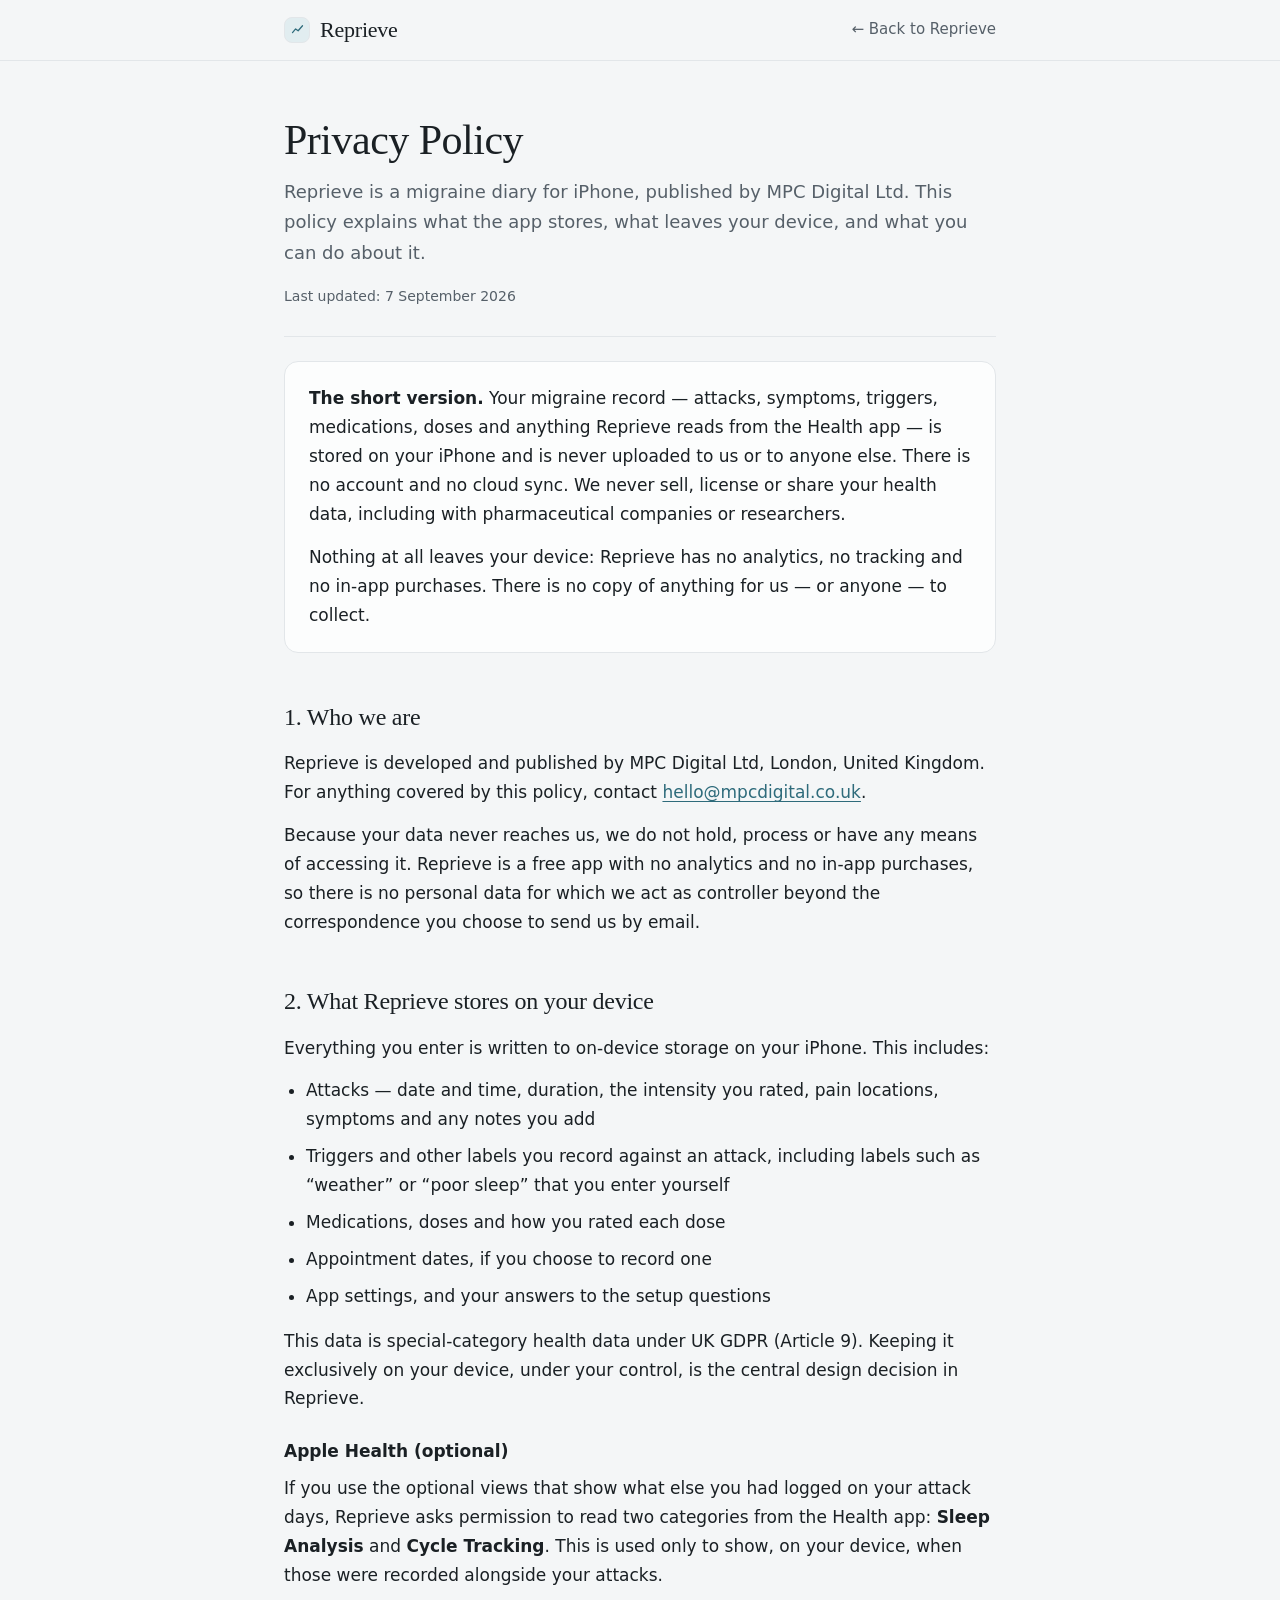
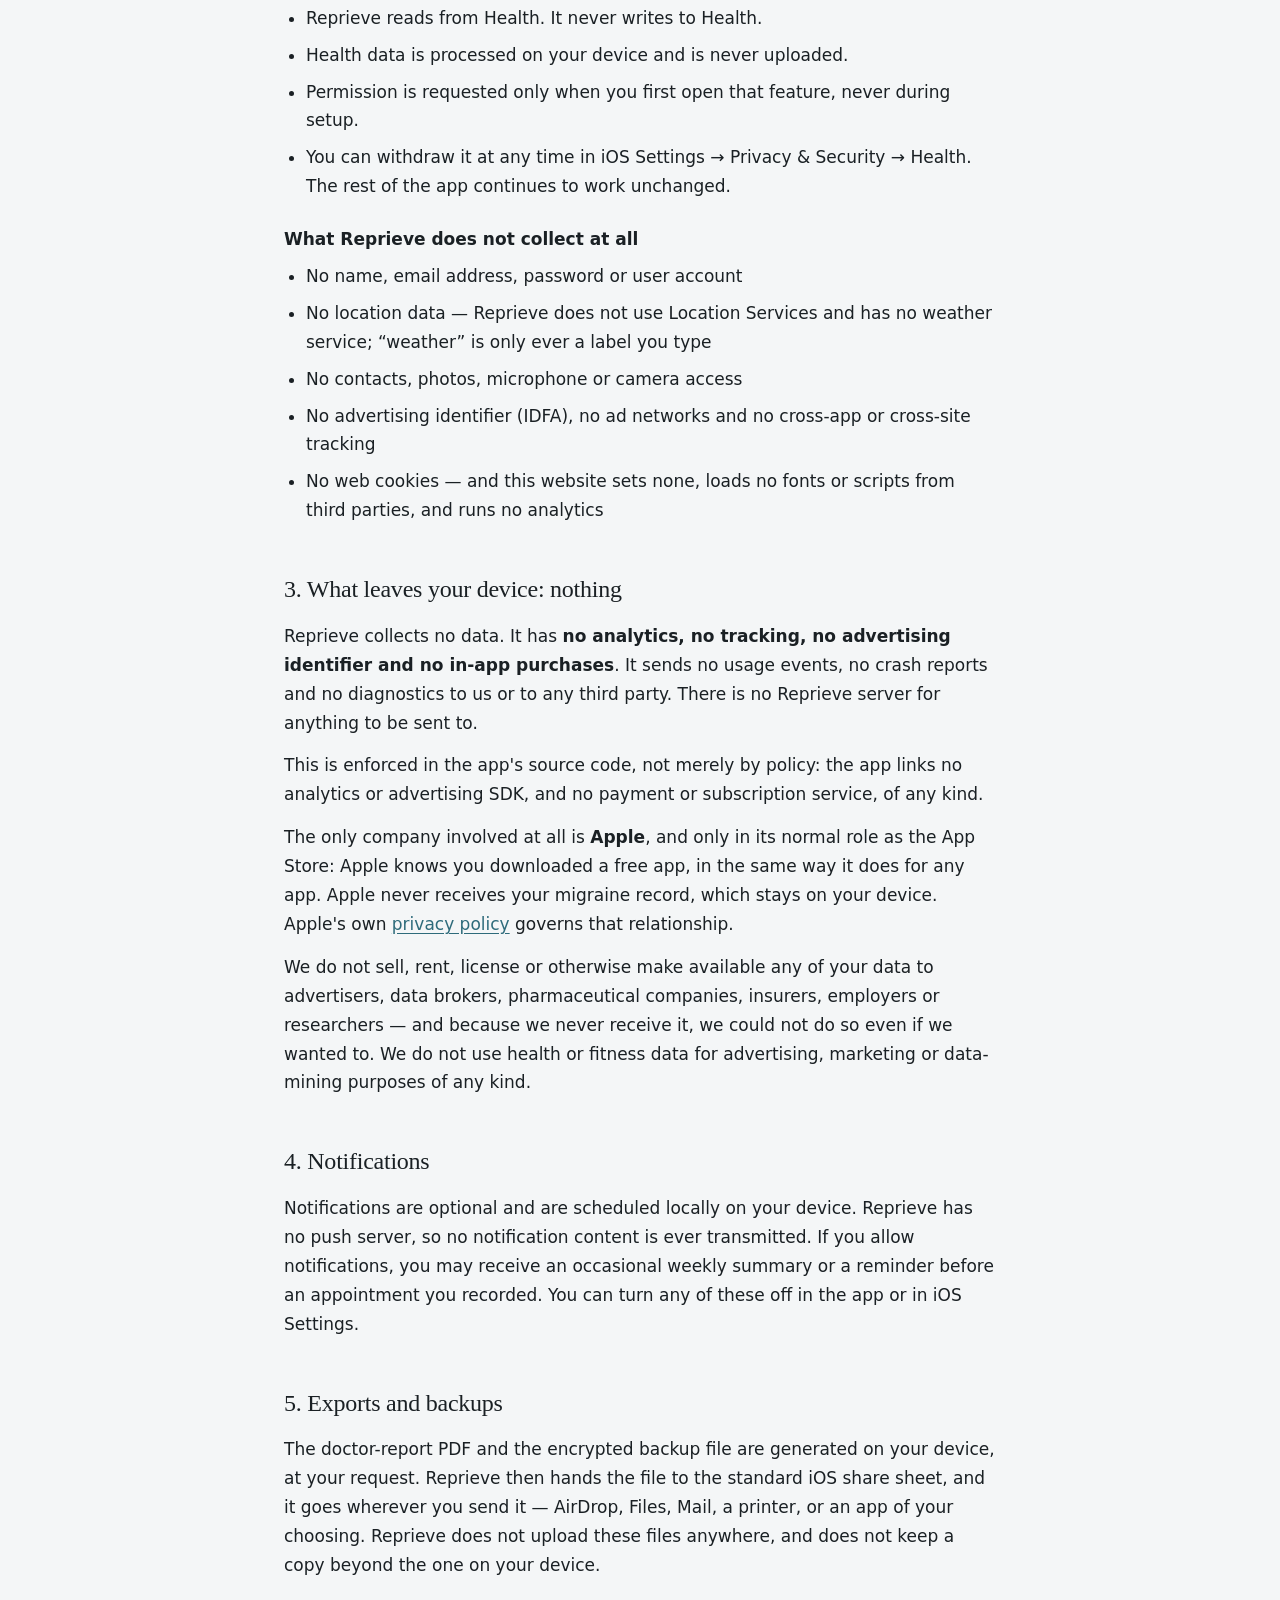
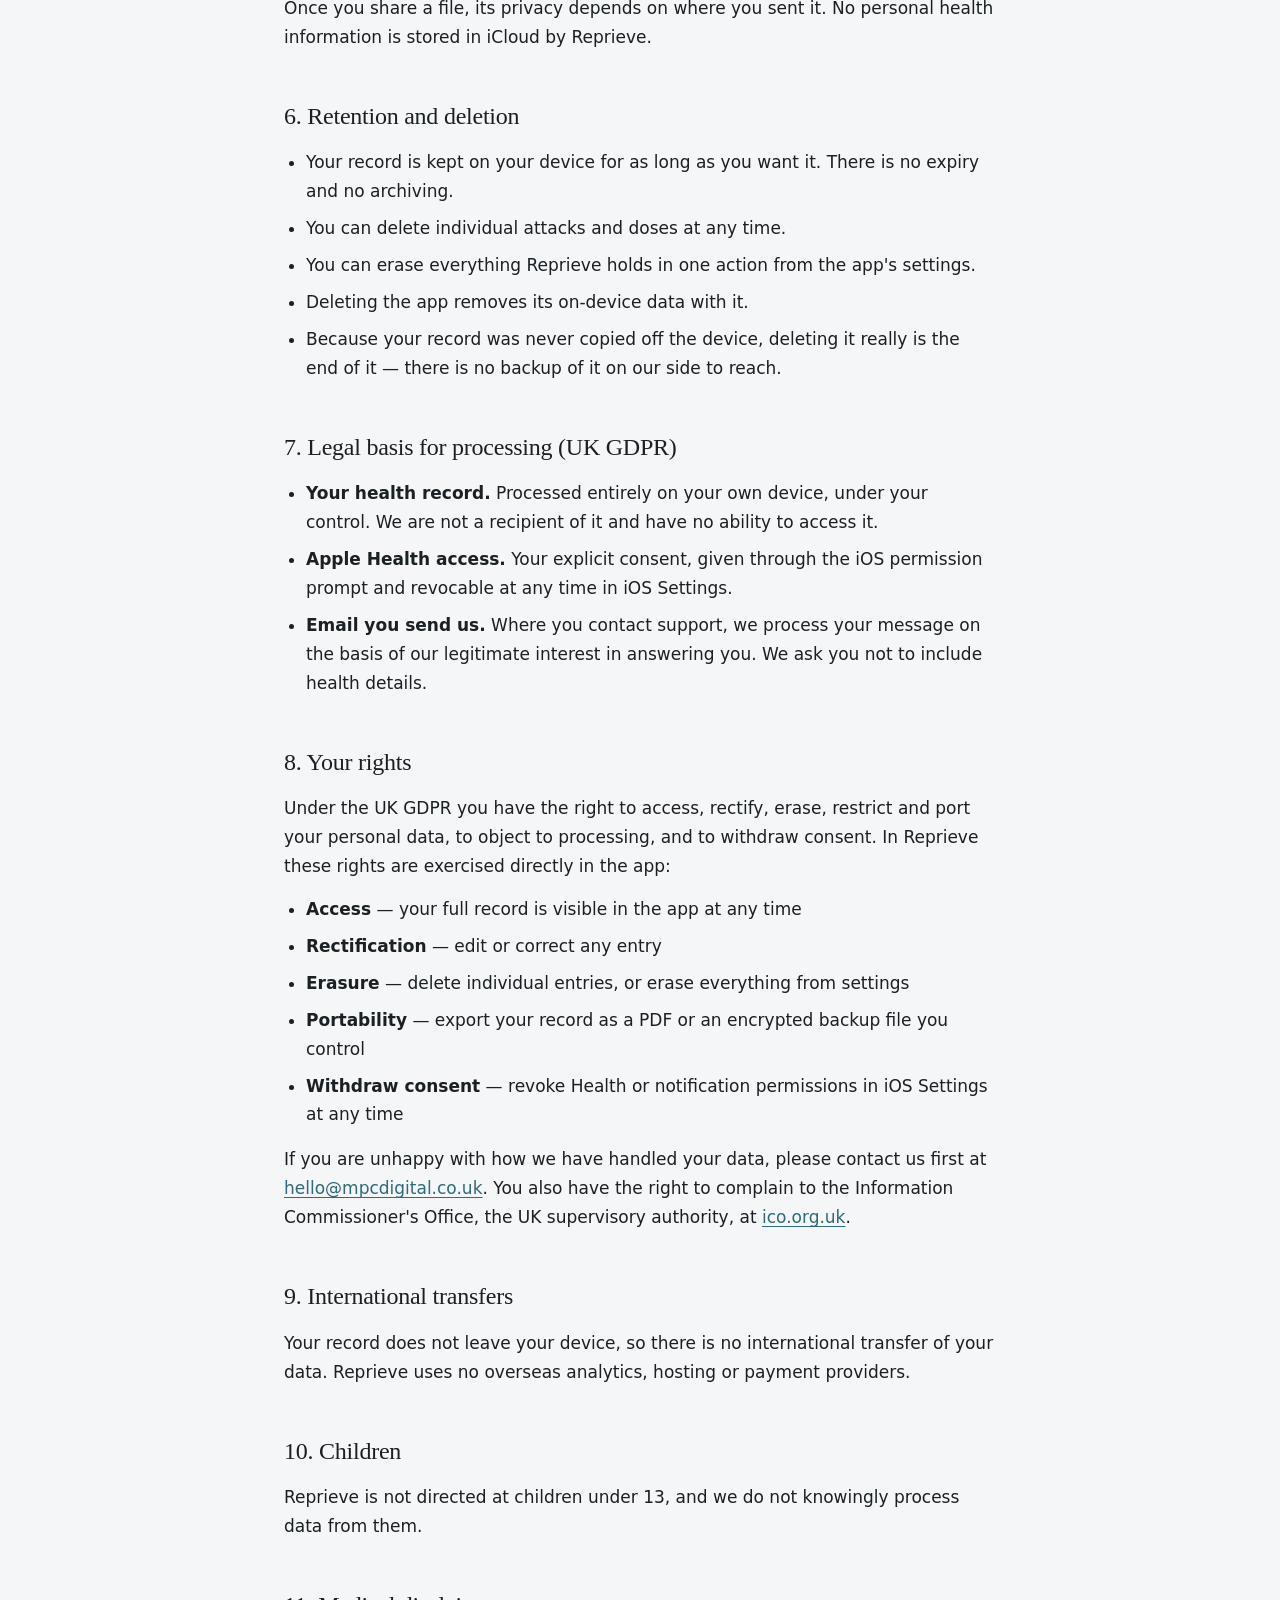
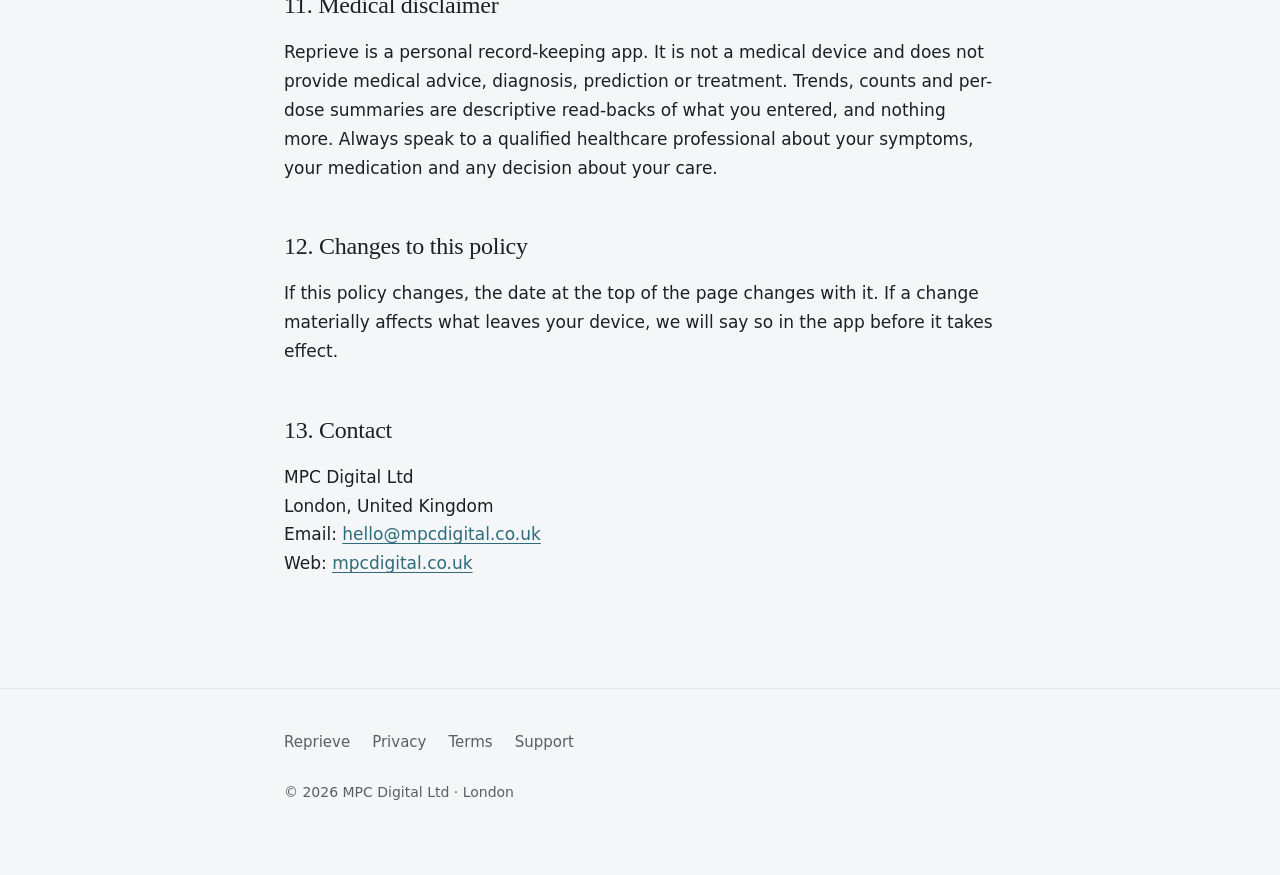
==== privacy.html @ 7601b490 "Publish Reprieve marketing site Built output only; source lives in the private apos-pipeline monorep" ====
<!DOCTYPE html>
<html lang="en-GB">
<head>
<meta charset="UTF-8">
<meta name="viewport" content="width=device-width, initial-scale=1.0">
<title>Privacy Policy — Reprieve</title>
<meta name="description" content="Reprieve's privacy policy. Your migraine record stays on your iPhone. No account, no cloud sync, and your health data is never sold or shared.">
<meta name="theme-color" content="#14181C" media="(prefers-color-scheme: dark)">
<meta name="theme-color" content="#F4F6F7" media="(prefers-color-scheme: light)">
<link rel="stylesheet" href="legal.css">
</head>
<body>

<nav>
  <div class="nav-inner">
    <a href="index.html" class="wordmark">
      <span class="mark" aria-hidden="true"><svg viewBox="0 0 24 24"><path d="M4 17l5-6 4 3 7-8"/></svg></span>
      Reprieve
    </a>
    <a href="index.html" class="nav-back">&larr; Back to Reprieve</a>
  </div>
</nav>

<div class="container">

<h1>Privacy Policy</h1>
<p class="lede">Reprieve is a migraine diary for iPhone, published by MPC Digital Ltd. This policy explains what the app stores, what leaves your device, and what you can do about it.</p>
<p class="updated">Last updated: 7 September 2026</p>

<div class="callout">
  <p><strong>The short version.</strong> Your migraine record &mdash; attacks, symptoms, triggers, medications, doses and anything Reprieve reads from the Health app &mdash; is stored on your iPhone and is never uploaded to us or to anyone else. There is no account and no cloud sync. We never sell, license or share your health data, including with pharmaceutical companies or researchers.</p>
  <p>Nothing at all leaves your device: Reprieve has no analytics, no tracking and no in-app purchases. There is no copy of anything for us &mdash; or anyone &mdash; to collect.</p>
</div>

<h2>1. Who we are</h2>
<p>Reprieve is developed and published by MPC Digital Ltd, London, United Kingdom. For anything covered by this policy, contact <a href="mailto:hello@mpcdigital.co.uk">hello@mpcdigital.co.uk</a>.</p>
<p>Because your data never reaches us, we do not hold, process or have any means of accessing it. Reprieve is a free app with no analytics and no in-app purchases, so there is no personal data for which we act as controller beyond the correspondence you choose to send us by email.</p>

<h2>2. What Reprieve stores on your device</h2>
<p>Everything you enter is written to on-device storage on your iPhone. This includes:</p>
<ul>
  <li>Attacks &mdash; date and time, duration, the intensity you rated, pain locations, symptoms and any notes you add</li>
  <li>Triggers and other labels you record against an attack, including labels such as &ldquo;weather&rdquo; or &ldquo;poor sleep&rdquo; that you enter yourself</li>
  <li>Medications, doses and how you rated each dose</li>
  <li>Appointment dates, if you choose to record one</li>
  <li>App settings, and your answers to the setup questions</li>
</ul>
<p>This data is special-category health data under UK GDPR (Article 9). Keeping it exclusively on your device, under your control, is the central design decision in Reprieve.</p>

<h3>Apple Health (optional)</h3>
<p>If you use the optional views that show what else you had logged on your attack days, Reprieve asks permission to read two categories from the Health app: <strong>Sleep Analysis</strong> and <strong>Cycle Tracking</strong>. This is used only to show, on your device, when those were recorded alongside your attacks.</p>
<ul>
  <li>Reprieve reads from Health. It never writes to Health.</li>
  <li>Health data is processed on your device and is never uploaded.</li>
  <li>Permission is requested only when you first open that feature, never during setup.</li>
  <li>You can withdraw it at any time in iOS Settings &rarr; Privacy &amp; Security &rarr; Health. The rest of the app continues to work unchanged.</li>
</ul>

<h3>What Reprieve does not collect at all</h3>
<ul>
  <li>No name, email address, password or user account</li>
  <li>No location data &mdash; Reprieve does not use Location Services and has no weather service; &ldquo;weather&rdquo; is only ever a label you type</li>
  <li>No contacts, photos, microphone or camera access</li>
  <li>No advertising identifier (IDFA), no ad networks and no cross-app or cross-site tracking</li>
  <li>No web cookies &mdash; and this website sets none, loads no fonts or scripts from third parties, and runs no analytics</li>
</ul>

<h2>3. What leaves your device: nothing</h2>
<p>Reprieve collects no data. It has <strong>no analytics, no tracking, no advertising identifier and no in-app purchases</strong>. It sends no usage events, no crash reports and no diagnostics to us or to any third party. There is no Reprieve server for anything to be sent to.</p>
<p>This is enforced in the app's source code, not merely by policy: the app links no analytics or advertising SDK, and no payment or subscription service, of any kind.</p>
<p>The only company involved at all is <strong>Apple</strong>, and only in its normal role as the App Store: Apple knows you downloaded a free app, in the same way it does for any app. Apple never receives your migraine record, which stays on your device. Apple's own <a href="https://www.apple.com/legal/privacy/">privacy policy</a> governs that relationship.</p>
<p>We do not sell, rent, license or otherwise make available any of your data to advertisers, data brokers, pharmaceutical companies, insurers, employers or researchers &mdash; and because we never receive it, we could not do so even if we wanted to. We do not use health or fitness data for advertising, marketing or data-mining purposes of any kind.</p>

<h2>4. Notifications</h2>
<p>Notifications are optional and are scheduled locally on your device. Reprieve has no push server, so no notification content is ever transmitted. If you allow notifications, you may receive an occasional weekly summary or a reminder before an appointment you recorded. You can turn any of these off in the app or in iOS Settings.</p>

<h2>5. Exports and backups</h2>
<p>The doctor-report PDF and the encrypted backup file are generated on your device, at your request. Reprieve then hands the file to the standard iOS share sheet, and it goes wherever you send it &mdash; AirDrop, Files, Mail, a printer, or an app of your choosing. Reprieve does not upload these files anywhere, and does not keep a copy beyond the one on your device.</p>
<p>Once you share a file, its privacy depends on where you sent it. No personal health information is stored in iCloud by Reprieve.</p>

<h2>6. Retention and deletion</h2>
<ul>
  <li>Your record is kept on your device for as long as you want it. There is no expiry and no archiving.</li>
  <li>You can delete individual attacks and doses at any time.</li>
  <li>You can erase everything Reprieve holds in one action from the app's settings.</li>
  <li>Deleting the app removes its on-device data with it.</li>
  <li>Because your record was never copied off the device, deleting it really is the end of it &mdash; there is no backup of it on our side to reach.</li>
</ul>

<h2>7. Legal basis for processing (UK GDPR)</h2>
<ul>
  <li><strong>Your health record.</strong> Processed entirely on your own device, under your control. We are not a recipient of it and have no ability to access it.</li>
  <li><strong>Apple Health access.</strong> Your explicit consent, given through the iOS permission prompt and revocable at any time in iOS Settings.</li>
  <li><strong>Email you send us.</strong> Where you contact support, we process your message on the basis of our legitimate interest in answering you. We ask you not to include health details.</li>
</ul>

<h2>8. Your rights</h2>
<p>Under the UK GDPR you have the right to access, rectify, erase, restrict and port your personal data, to object to processing, and to withdraw consent. In Reprieve these rights are exercised directly in the app:</p>
<ul>
  <li><strong>Access</strong> &mdash; your full record is visible in the app at any time</li>
  <li><strong>Rectification</strong> &mdash; edit or correct any entry</li>
  <li><strong>Erasure</strong> &mdash; delete individual entries, or erase everything from settings</li>
  <li><strong>Portability</strong> &mdash; export your record as a PDF or an encrypted backup file you control</li>
  <li><strong>Withdraw consent</strong> &mdash; revoke Health or notification permissions in iOS Settings at any time</li>
</ul>
<p>If you are unhappy with how we have handled your data, please contact us first at <a href="mailto:hello@mpcdigital.co.uk">hello@mpcdigital.co.uk</a>. You also have the right to complain to the Information Commissioner's Office, the UK supervisory authority, at <a href="https://ico.org.uk">ico.org.uk</a>.</p>

<h2>9. International transfers</h2>
<p>Your record does not leave your device, so there is no international transfer of your data. Reprieve uses no overseas analytics, hosting or payment providers.</p>

<h2>10. Children</h2>
<p>Reprieve is not directed at children under 13, and we do not knowingly process data from them.</p>

<h2>11. Medical disclaimer</h2>
<p>Reprieve is a personal record-keeping app. It is not a medical device and does not provide medical advice, diagnosis, prediction or treatment. Trends, counts and per-dose summaries are descriptive read-backs of what you entered, and nothing more. Always speak to a qualified healthcare professional about your symptoms, your medication and any decision about your care.</p>

<h2>12. Changes to this policy</h2>
<p>If this policy changes, the date at the top of the page changes with it. If a change materially affects what leaves your device, we will say so in the app before it takes effect.</p>

<h2>13. Contact</h2>
<p>
  MPC Digital Ltd<br>
  London, United Kingdom<br>
  Email: <a href="mailto:hello@mpcdigital.co.uk">hello@mpcdigital.co.uk</a><br>
  Web: <a href="https://mpcdigital.co.uk">mpcdigital.co.uk</a>
</p>

</div>

<footer>
  <div class="footer-inner">
    <div class="footer-links">
      <a href="index.html">Reprieve</a>
      <a href="privacy.html">Privacy</a>
      <a href="terms.html">Terms</a>
      <a href="support.html">Support</a>
    </div>
    <p class="footer-legal">&copy; 2026 MPC Digital Ltd &middot; London</p>
  </div>
</footer>

</body>
</html>
---- legal.css ----
/* ─────────────────────────────────────────────────────────────
   Reprieve — shared styles for the legal / support pages.
   Tokens mirror apps/migraine/Reprieve/Resources/Assets.xcassets
   ("Quiet Dark" designed default + "Soft Light" alternative).
   No external requests: no web fonts, no analytics, no cookies.
   ───────────────────────────────────────────────────────────── */

*, *::before, *::after { margin: 0; padding: 0; box-sizing: border-box; }

:root {
  --bg-primary:     #F4F6F7;
  --bg-secondary:   #FCFDFD;
  --field:          #EDEFF1;
  --accent:         #2E6B7B;
  --accent-subtle:  #E1EDF0;
  --border:         #E2E6E9;
  --text-primary:   #1A2024;
  --text-secondary: #566069;

  --font: -apple-system, BlinkMacSystemFont, 'SF Pro Text', 'Segoe UI', system-ui, sans-serif;
  --serif: ui-serif, 'New York', Georgia, 'Iowan Old Style', 'Times New Roman', serif;
  --duration: 240ms;
  --ease: cubic-bezier(0.32, 0.72, 0, 1);
}

@media (prefers-color-scheme: dark) {
  :root {
    --bg-primary:     #14181C;
    --bg-secondary:   #1D2329;
    --field:          #1D2329;
    --accent:         #5FA8B8;
    --accent-subtle:  #21333A;
    --border:         #2C343B;
    --text-primary:   #E8ECEF;
    --text-secondary: #A7B0B8;
  }
}

body {
  font-family: var(--font);
  background: var(--bg-primary);
  color: var(--text-primary);
  line-height: 1.7;
  font-size: 17px;
  -webkit-font-smoothing: antialiased;
}
a { color: var(--accent); text-decoration: underline; text-underline-offset: 3px; }
a:focus-visible { outline: 2px solid var(--accent); outline-offset: 3px; border-radius: 4px; }

nav {
  border-bottom: 1px solid var(--border);
  background: var(--bg-primary);
}
.nav-inner {
  max-width: 760px; margin: 0 auto; padding: 0 24px;
  height: 60px; display: flex; align-items: center; justify-content: space-between;
}
.wordmark {
  font-family: var(--serif); font-size: 22px; font-weight: 400; letter-spacing: -0.01em;
  color: var(--text-primary); text-decoration: none;
  display: inline-flex; align-items: center; gap: 10px;
}
.wordmark .mark {
  width: 26px; height: 26px; border-radius: 8px;
  background: var(--accent-subtle); border: 1px solid var(--border);
  display: inline-flex; align-items: center; justify-content: center;
}
.wordmark .mark svg { width: 15px; height: 15px; stroke: var(--accent); fill: none; stroke-width: 2; stroke-linecap: round; stroke-linejoin: round; }
.nav-back {
  font-size: 15px; color: var(--text-secondary); text-decoration: none;
  min-height: 44px; display: inline-flex; align-items: center;
  transition: color var(--duration) var(--ease);
}
.nav-back:hover { color: var(--text-primary); }

.container { max-width: 760px; margin: 0 auto; padding: 56px 24px 96px; }

h1 { font-family: var(--serif); font-size: clamp(30px, 4vw, 42px); font-weight: 400; letter-spacing: -0.012em; line-height: 1.14; margin-bottom: 12px; }
.lede { font-size: 18px; color: var(--text-secondary); margin-bottom: 16px; }
.updated { font-size: 14px; color: var(--text-secondary); padding-bottom: 28px; border-bottom: 1px solid var(--border); margin-bottom: 8px; }

h2 { font-family: var(--serif); font-size: 24px; font-weight: 400; letter-spacing: -0.01em; margin-top: 44px; margin-bottom: 12px; }
h3 { font-size: 17px; font-weight: 600; margin-top: 24px; margin-bottom: 8px; }
p { margin-bottom: 14px; }
ul { padding-left: 22px; margin-bottom: 16px; }
li { margin-bottom: 8px; }
strong { font-weight: 600; }

.callout {
  background: var(--bg-secondary); border: 1px solid var(--border);
  border-radius: 14px; padding: 22px 24px; margin: 24px 0;
}
.callout p:last-child { margin-bottom: 0; }

table { width: 100%; border-collapse: collapse; margin: 18px 0 24px; font-size: 16px; font-variant-numeric: tabular-nums; }
caption { text-align: left; font-size: 15px; color: var(--text-secondary); padding-bottom: 10px; }
th, td { text-align: left; padding: 12px 14px; border-bottom: 1px solid var(--border); vertical-align: top; }
th { font-weight: 600; font-size: 15px; }
tbody tr:last-child td { border-bottom: none; }
.table-scroll { overflow-x: auto; }

footer { border-top: 1px solid var(--border); padding: 32px 0 56px; }
.footer-inner { max-width: 760px; margin: 0 auto; padding: 0 24px; }
.footer-links { display: flex; gap: 22px; flex-wrap: wrap; margin-bottom: 16px; }
.footer-links a { font-size: 15px; color: var(--text-secondary); text-decoration: none; min-height: 44px; display: inline-flex; align-items: center; }
.footer-links a:hover { color: var(--text-primary); }
.footer-legal { font-size: 14px; color: var(--text-secondary); }

@media (prefers-reduced-motion: reduce) { * { animation: none !important; transition: none !important; } }
@media (max-width: 620px) {
  body { font-size: 16px; }
  .container { padding-top: 40px; }
  /* Tighten the table so it fits a phone without sideways scrolling;
     .table-scroll remains the fallback on anything narrower. */
  th, td { padding: 10px 8px; font-size: 15px; }
}
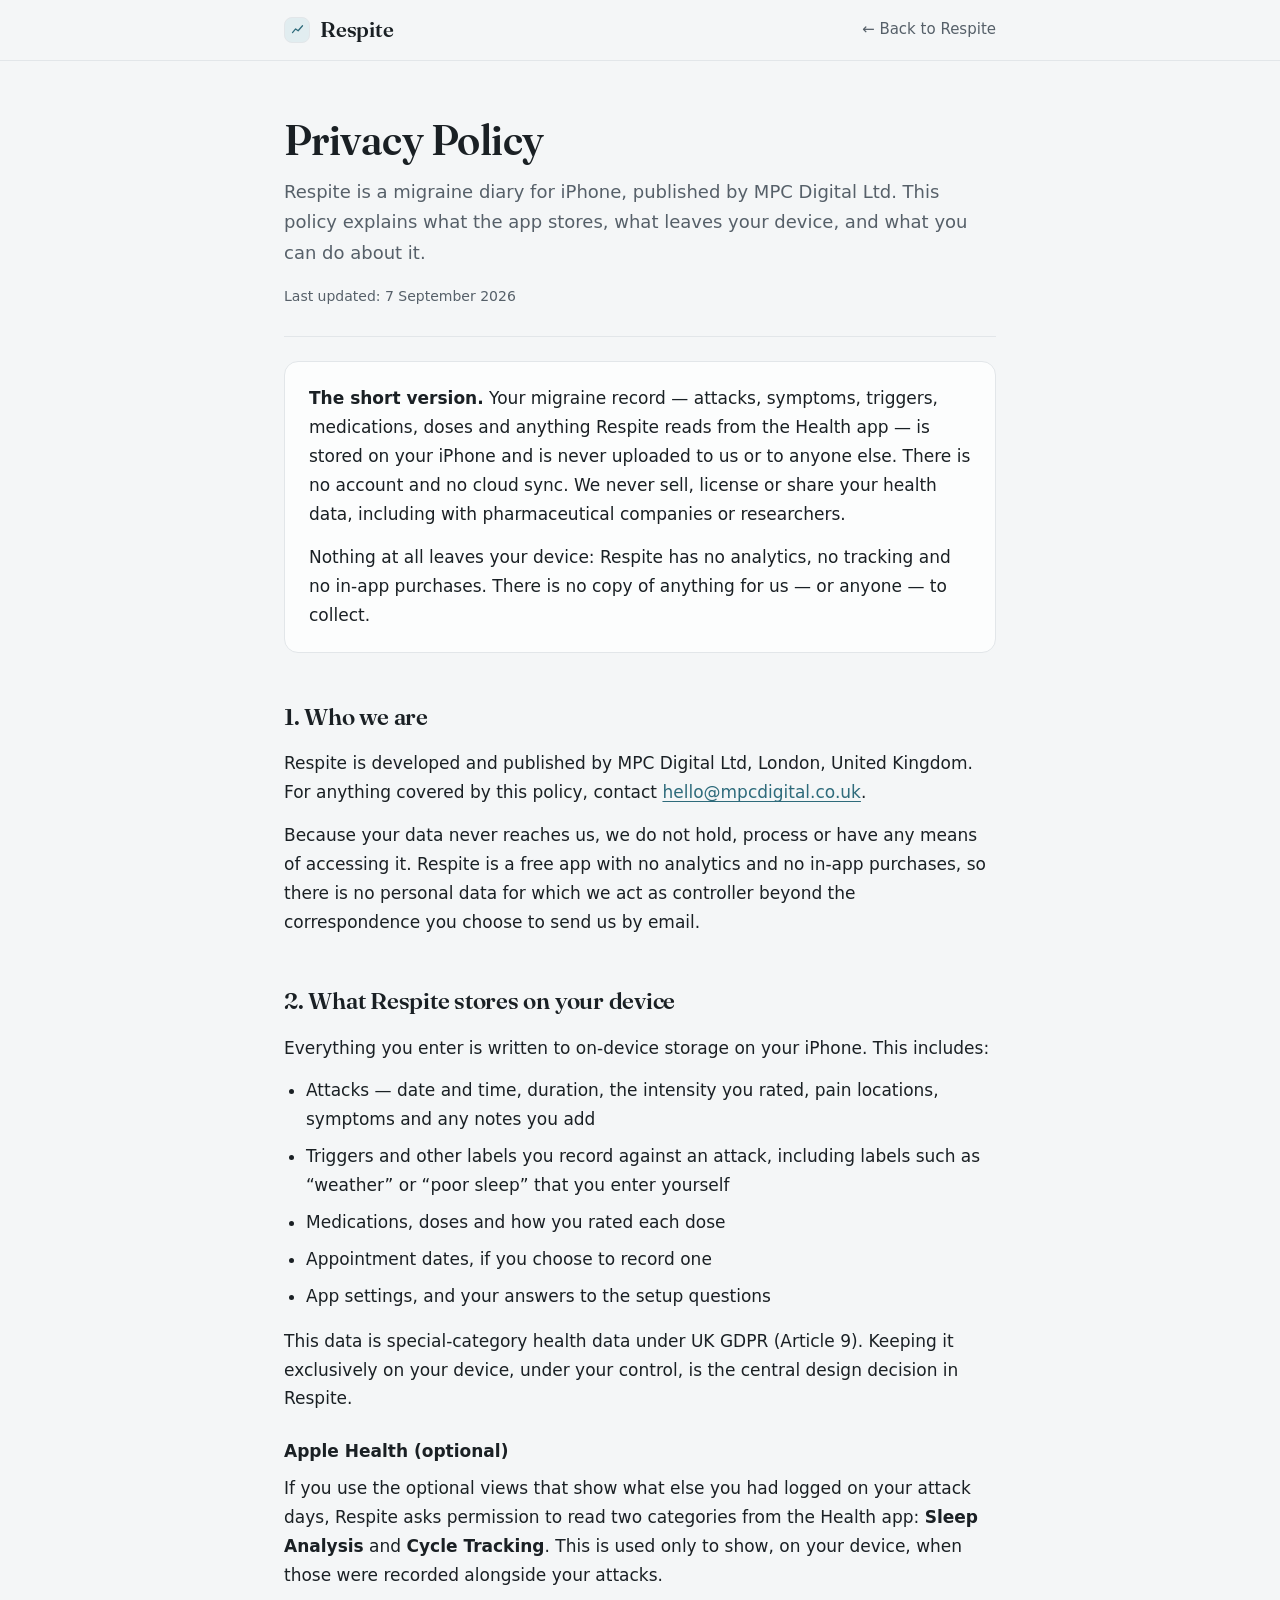
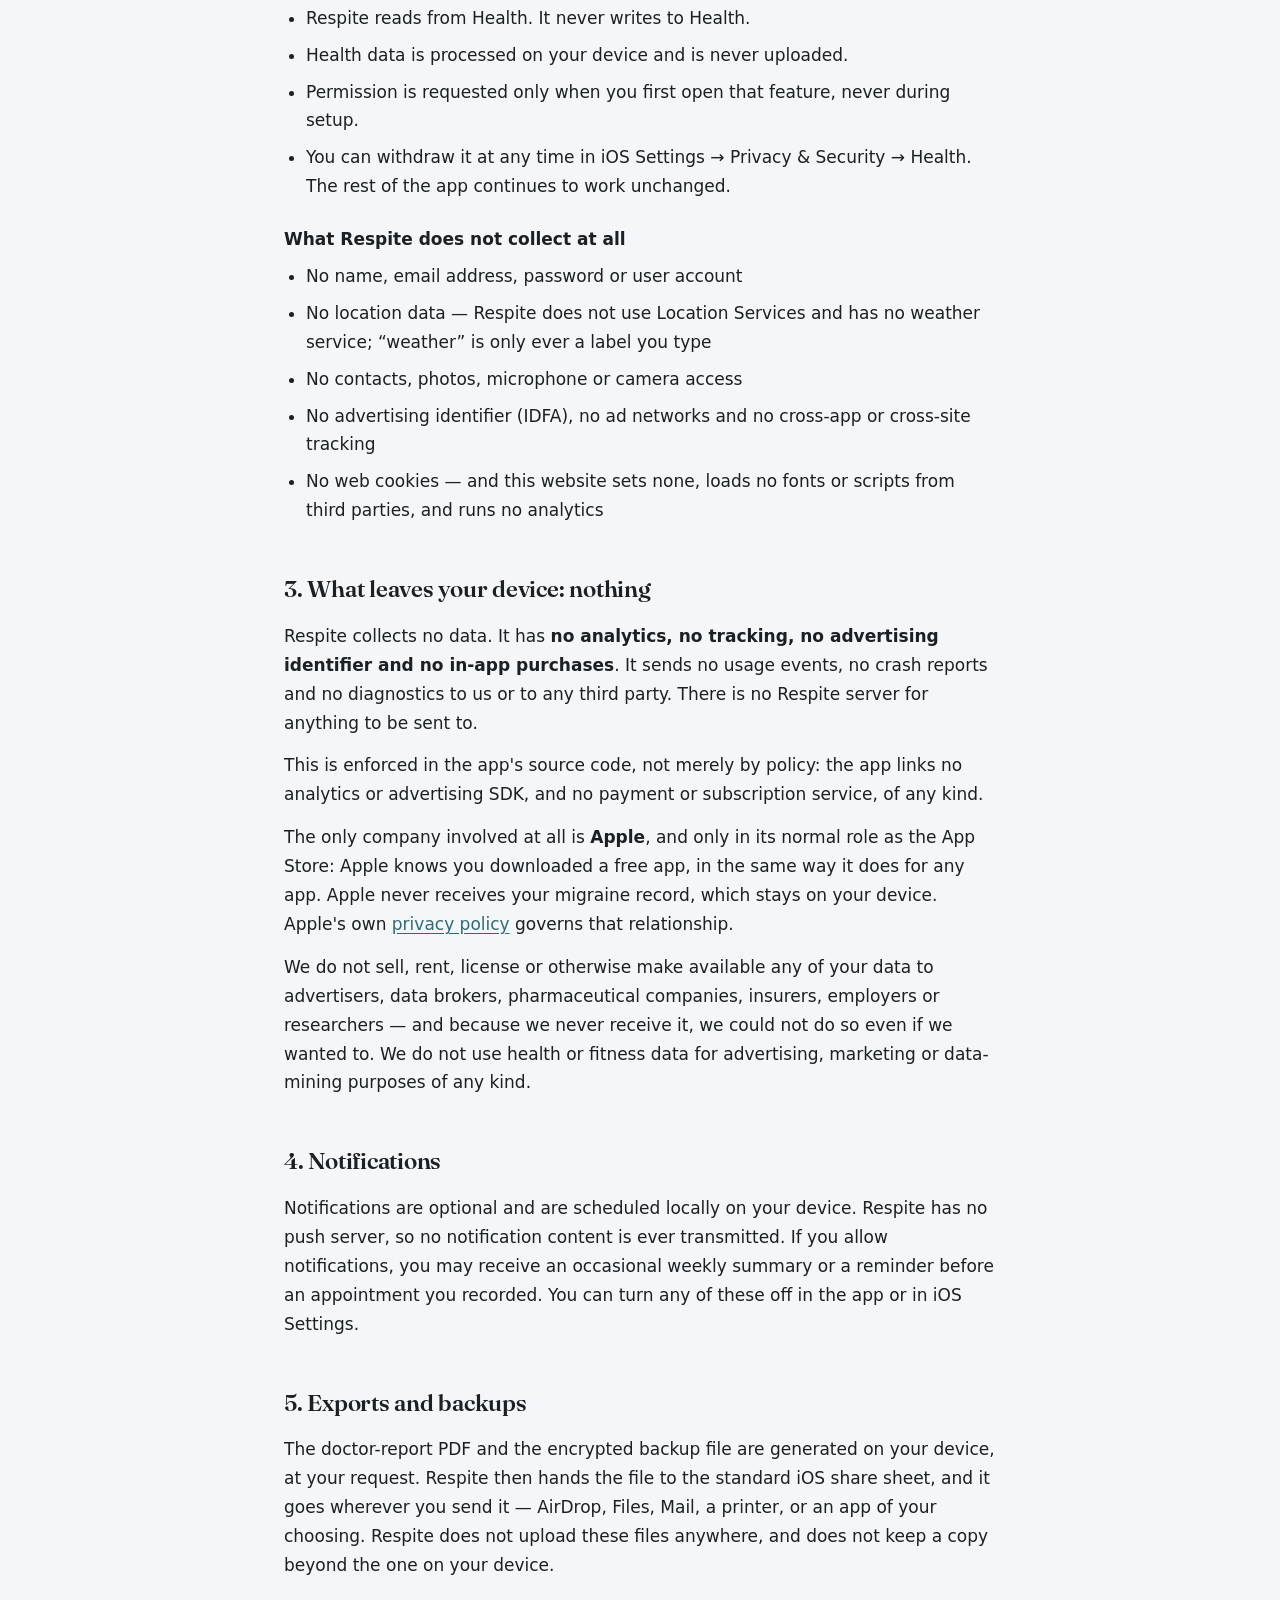
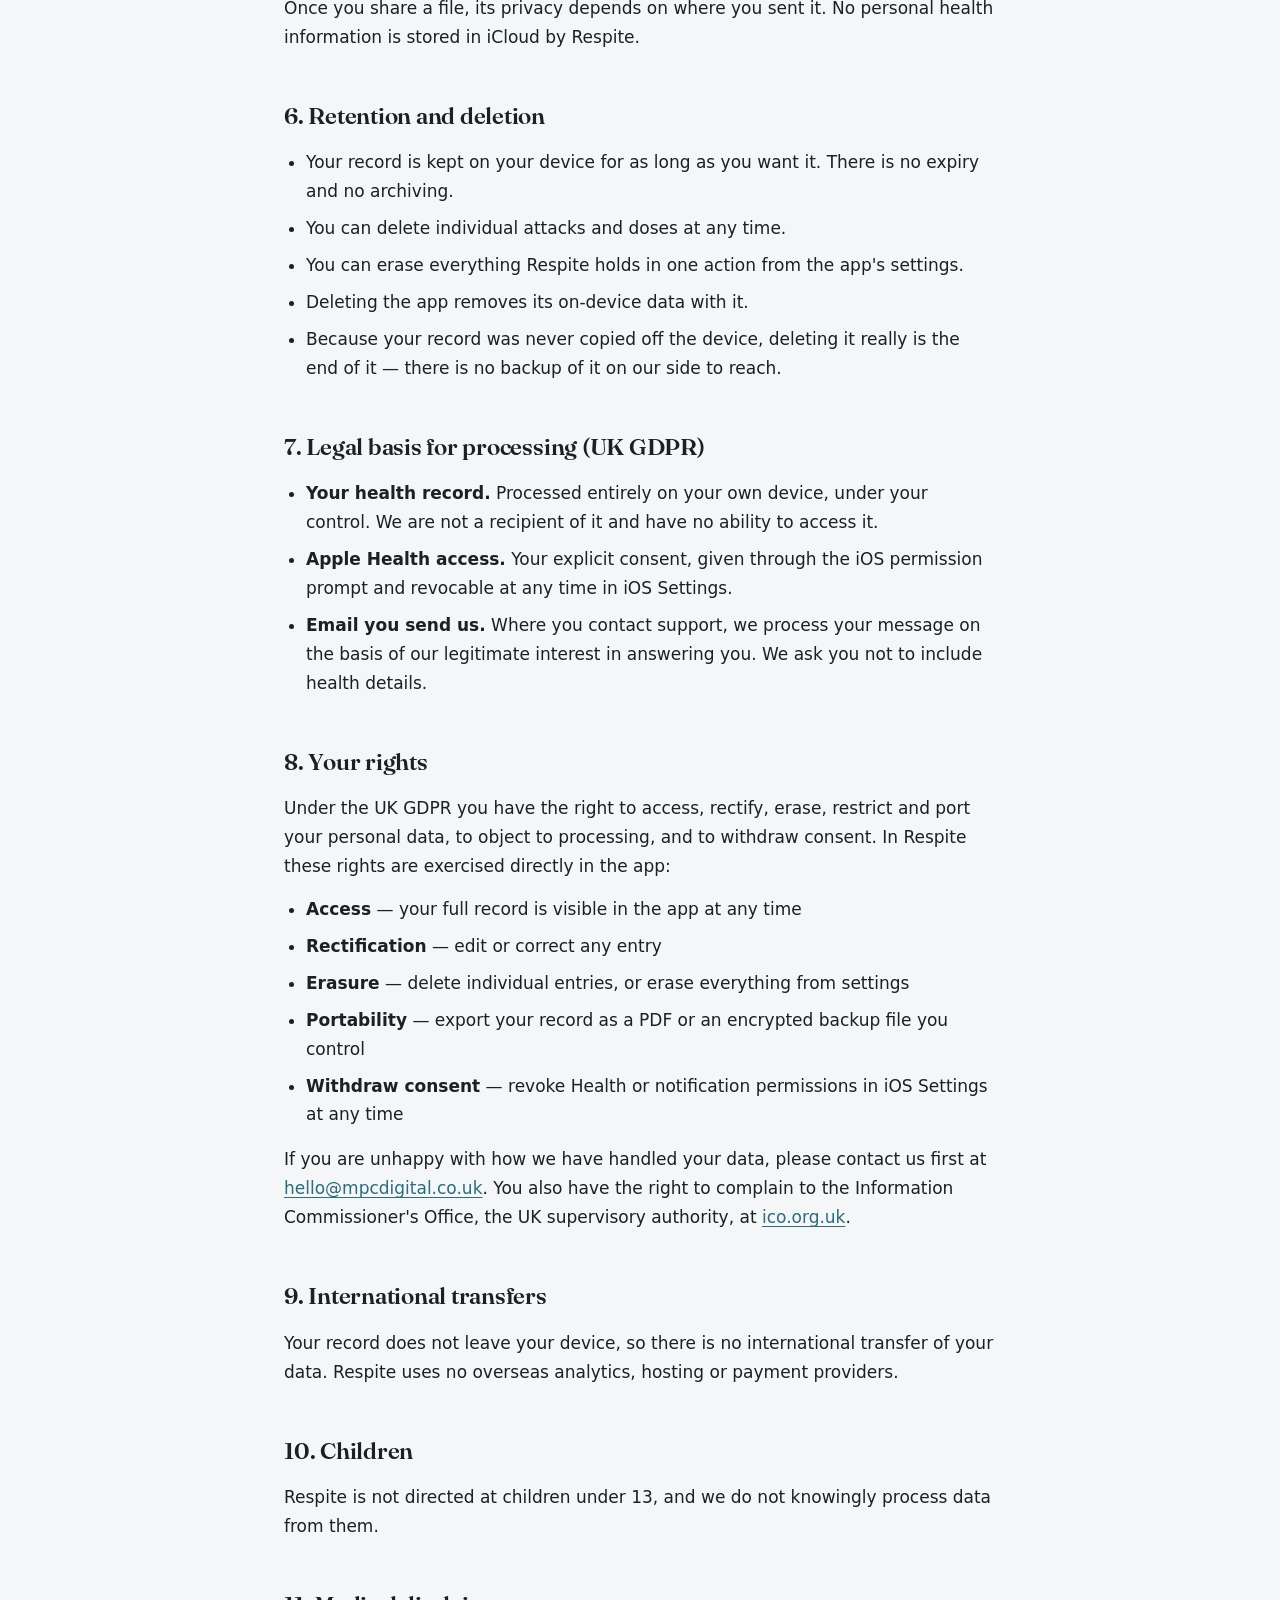
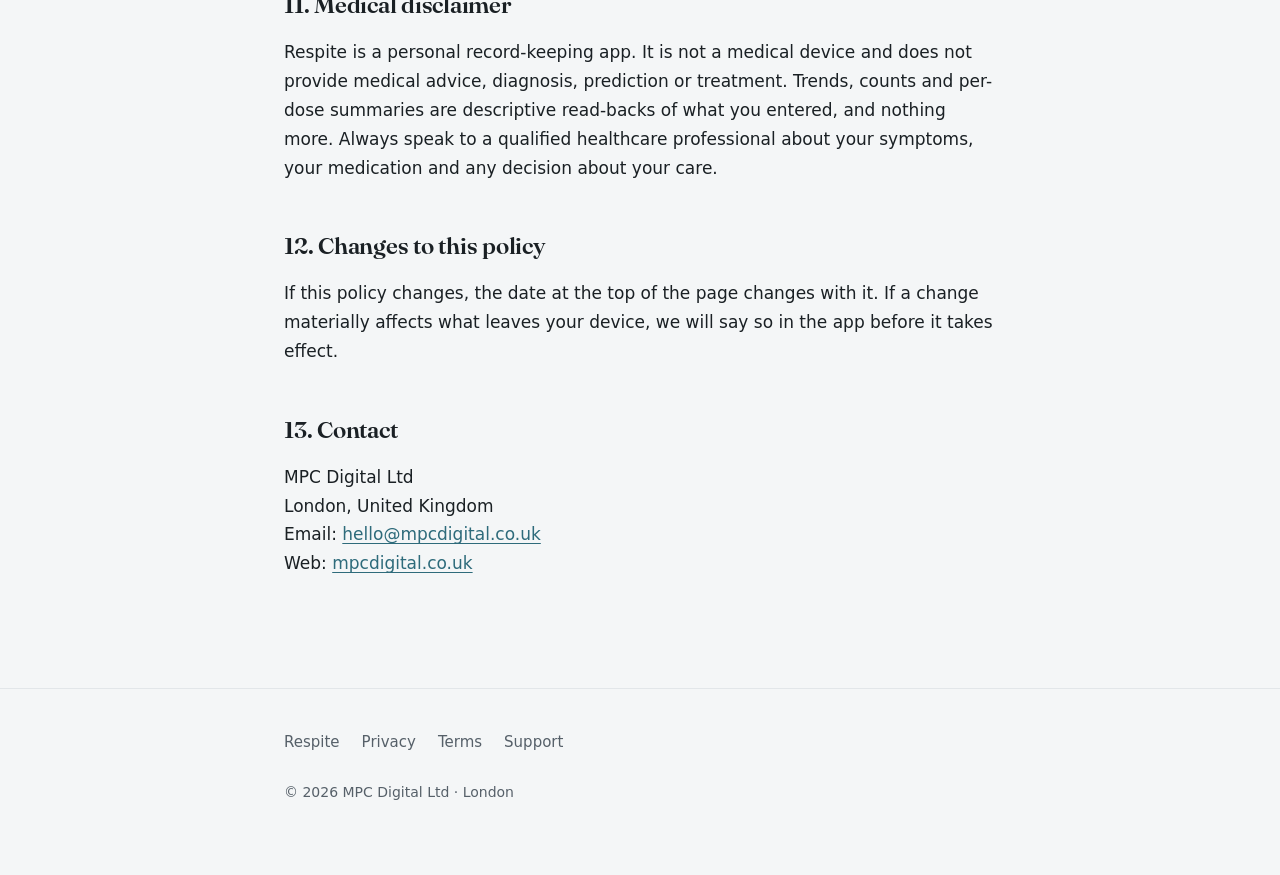
==== commit ba109a73: "Deploy Respite rebrand: Humane/Fraunces styling + rename Syncs the full sites/reprieve/ tree from th" ====
--- a/privacy.html
+++ b/privacy.html
@@ -3,8 +3,8 @@
 <head>
 <meta charset="UTF-8">
 <meta name="viewport" content="width=device-width, initial-scale=1.0">
-<title>Privacy Policy — Reprieve</title>
-<meta name="description" content="Reprieve's privacy policy. Your migraine record stays on your iPhone. No account, no cloud sync, and your health data is never sold or shared.">
+<title>Privacy Policy — Respite</title>
+<meta name="description" content="Respite's privacy policy. Your migraine record stays on your iPhone. No account, no cloud sync, and your health data is never sold or shared.">
 <meta name="theme-color" content="#14181C" media="(prefers-color-scheme: dark)">
 <meta name="theme-color" content="#F4F6F7" media="(prefers-color-scheme: light)">
 <link rel="stylesheet" href="legal.css">
@@ -15,28 +15,28 @@
   <div class="nav-inner">
     <a href="index.html" class="wordmark">
       <span class="mark" aria-hidden="true"><svg viewBox="0 0 24 24"><path d="M4 17l5-6 4 3 7-8"/></svg></span>
-      Reprieve
+      Respite
     </a>
-    <a href="index.html" class="nav-back">&larr; Back to Reprieve</a>
+    <a href="index.html" class="nav-back">&larr; Back to Respite</a>
   </div>
 </nav>
 
 <div class="container">
 
 <h1>Privacy Policy</h1>
-<p class="lede">Reprieve is a migraine diary for iPhone, published by MPC Digital Ltd. This policy explains what the app stores, what leaves your device, and what you can do about it.</p>
+<p class="lede">Respite is a migraine diary for iPhone, published by MPC Digital Ltd. This policy explains what the app stores, what leaves your device, and what you can do about it.</p>
 <p class="updated">Last updated: 7 September 2026</p>
 
 <div class="callout">
-  <p><strong>The short version.</strong> Your migraine record &mdash; attacks, symptoms, triggers, medications, doses and anything Reprieve reads from the Health app &mdash; is stored on your iPhone and is never uploaded to us or to anyone else. There is no account and no cloud sync. We never sell, license or share your health data, including with pharmaceutical companies or researchers.</p>
-  <p>Nothing at all leaves your device: Reprieve has no analytics, no tracking and no in-app purchases. There is no copy of anything for us &mdash; or anyone &mdash; to collect.</p>
+  <p><strong>The short version.</strong> Your migraine record &mdash; attacks, symptoms, triggers, medications, doses and anything Respite reads from the Health app &mdash; is stored on your iPhone and is never uploaded to us or to anyone else. There is no account and no cloud sync. We never sell, license or share your health data, including with pharmaceutical companies or researchers.</p>
+  <p>Nothing at all leaves your device: Respite has no analytics, no tracking and no in-app purchases. There is no copy of anything for us &mdash; or anyone &mdash; to collect.</p>
 </div>
 
 <h2>1. Who we are</h2>
-<p>Reprieve is developed and published by MPC Digital Ltd, London, United Kingdom. For anything covered by this policy, contact <a href="mailto:hello@mpcdigital.co.uk">hello@mpcdigital.co.uk</a>.</p>
-<p>Because your data never reaches us, we do not hold, process or have any means of accessing it. Reprieve is a free app with no analytics and no in-app purchases, so there is no personal data for which we act as controller beyond the correspondence you choose to send us by email.</p>
+<p>Respite is developed and published by MPC Digital Ltd, London, United Kingdom. For anything covered by this policy, contact <a href="mailto:hello@mpcdigital.co.uk">hello@mpcdigital.co.uk</a>.</p>
+<p>Because your data never reaches us, we do not hold, process or have any means of accessing it. Respite is a free app with no analytics and no in-app purchases, so there is no personal data for which we act as controller beyond the correspondence you choose to send us by email.</p>
 
-<h2>2. What Reprieve stores on your device</h2>
+<h2>2. What Respite stores on your device</h2>
 <p>Everything you enter is written to on-device storage on your iPhone. This includes:</p>
 <ul>
   <li>Attacks &mdash; date and time, duration, the intensity you rated, pain locations, symptoms and any notes you add</li>
@@ -45,44 +45,44 @@
   <li>Appointment dates, if you choose to record one</li>
   <li>App settings, and your answers to the setup questions</li>
 </ul>
-<p>This data is special-category health data under UK GDPR (Article 9). Keeping it exclusively on your device, under your control, is the central design decision in Reprieve.</p>
+<p>This data is special-category health data under UK GDPR (Article 9). Keeping it exclusively on your device, under your control, is the central design decision in Respite.</p>
 
 <h3>Apple Health (optional)</h3>
-<p>If you use the optional views that show what else you had logged on your attack days, Reprieve asks permission to read two categories from the Health app: <strong>Sleep Analysis</strong> and <strong>Cycle Tracking</strong>. This is used only to show, on your device, when those were recorded alongside your attacks.</p>
+<p>If you use the optional views that show what else you had logged on your attack days, Respite asks permission to read two categories from the Health app: <strong>Sleep Analysis</strong> and <strong>Cycle Tracking</strong>. This is used only to show, on your device, when those were recorded alongside your attacks.</p>
 <ul>
-  <li>Reprieve reads from Health. It never writes to Health.</li>
+  <li>Respite reads from Health. It never writes to Health.</li>
   <li>Health data is processed on your device and is never uploaded.</li>
   <li>Permission is requested only when you first open that feature, never during setup.</li>
   <li>You can withdraw it at any time in iOS Settings &rarr; Privacy &amp; Security &rarr; Health. The rest of the app continues to work unchanged.</li>
 </ul>
 
-<h3>What Reprieve does not collect at all</h3>
+<h3>What Respite does not collect at all</h3>
 <ul>
   <li>No name, email address, password or user account</li>
-  <li>No location data &mdash; Reprieve does not use Location Services and has no weather service; &ldquo;weather&rdquo; is only ever a label you type</li>
+  <li>No location data &mdash; Respite does not use Location Services and has no weather service; &ldquo;weather&rdquo; is only ever a label you type</li>
   <li>No contacts, photos, microphone or camera access</li>
   <li>No advertising identifier (IDFA), no ad networks and no cross-app or cross-site tracking</li>
   <li>No web cookies &mdash; and this website sets none, loads no fonts or scripts from third parties, and runs no analytics</li>
 </ul>
 
 <h2>3. What leaves your device: nothing</h2>
-<p>Reprieve collects no data. It has <strong>no analytics, no tracking, no advertising identifier and no in-app purchases</strong>. It sends no usage events, no crash reports and no diagnostics to us or to any third party. There is no Reprieve server for anything to be sent to.</p>
+<p>Respite collects no data. It has <strong>no analytics, no tracking, no advertising identifier and no in-app purchases</strong>. It sends no usage events, no crash reports and no diagnostics to us or to any third party. There is no Respite server for anything to be sent to.</p>
 <p>This is enforced in the app's source code, not merely by policy: the app links no analytics or advertising SDK, and no payment or subscription service, of any kind.</p>
 <p>The only company involved at all is <strong>Apple</strong>, and only in its normal role as the App Store: Apple knows you downloaded a free app, in the same way it does for any app. Apple never receives your migraine record, which stays on your device. Apple's own <a href="https://www.apple.com/legal/privacy/">privacy policy</a> governs that relationship.</p>
 <p>We do not sell, rent, license or otherwise make available any of your data to advertisers, data brokers, pharmaceutical companies, insurers, employers or researchers &mdash; and because we never receive it, we could not do so even if we wanted to. We do not use health or fitness data for advertising, marketing or data-mining purposes of any kind.</p>
 
 <h2>4. Notifications</h2>
-<p>Notifications are optional and are scheduled locally on your device. Reprieve has no push server, so no notification content is ever transmitted. If you allow notifications, you may receive an occasional weekly summary or a reminder before an appointment you recorded. You can turn any of these off in the app or in iOS Settings.</p>
+<p>Notifications are optional and are scheduled locally on your device. Respite has no push server, so no notification content is ever transmitted. If you allow notifications, you may receive an occasional weekly summary or a reminder before an appointment you recorded. You can turn any of these off in the app or in iOS Settings.</p>
 
 <h2>5. Exports and backups</h2>
-<p>The doctor-report PDF and the encrypted backup file are generated on your device, at your request. Reprieve then hands the file to the standard iOS share sheet, and it goes wherever you send it &mdash; AirDrop, Files, Mail, a printer, or an app of your choosing. Reprieve does not upload these files anywhere, and does not keep a copy beyond the one on your device.</p>
-<p>Once you share a file, its privacy depends on where you sent it. No personal health information is stored in iCloud by Reprieve.</p>
+<p>The doctor-report PDF and the encrypted backup file are generated on your device, at your request. Respite then hands the file to the standard iOS share sheet, and it goes wherever you send it &mdash; AirDrop, Files, Mail, a printer, or an app of your choosing. Respite does not upload these files anywhere, and does not keep a copy beyond the one on your device.</p>
+<p>Once you share a file, its privacy depends on where you sent it. No personal health information is stored in iCloud by Respite.</p>
 
 <h2>6. Retention and deletion</h2>
 <ul>
   <li>Your record is kept on your device for as long as you want it. There is no expiry and no archiving.</li>
   <li>You can delete individual attacks and doses at any time.</li>
-  <li>You can erase everything Reprieve holds in one action from the app's settings.</li>
+  <li>You can erase everything Respite holds in one action from the app's settings.</li>
   <li>Deleting the app removes its on-device data with it.</li>
   <li>Because your record was never copied off the device, deleting it really is the end of it &mdash; there is no backup of it on our side to reach.</li>
 </ul>
@@ -95,7 +95,7 @@
 </ul>
 
 <h2>8. Your rights</h2>
-<p>Under the UK GDPR you have the right to access, rectify, erase, restrict and port your personal data, to object to processing, and to withdraw consent. In Reprieve these rights are exercised directly in the app:</p>
+<p>Under the UK GDPR you have the right to access, rectify, erase, restrict and port your personal data, to object to processing, and to withdraw consent. In Respite these rights are exercised directly in the app:</p>
 <ul>
   <li><strong>Access</strong> &mdash; your full record is visible in the app at any time</li>
   <li><strong>Rectification</strong> &mdash; edit or correct any entry</li>
@@ -106,13 +106,13 @@
 <p>If you are unhappy with how we have handled your data, please contact us first at <a href="mailto:hello@mpcdigital.co.uk">hello@mpcdigital.co.uk</a>. You also have the right to complain to the Information Commissioner's Office, the UK supervisory authority, at <a href="https://ico.org.uk">ico.org.uk</a>.</p>
 
 <h2>9. International transfers</h2>
-<p>Your record does not leave your device, so there is no international transfer of your data. Reprieve uses no overseas analytics, hosting or payment providers.</p>
+<p>Your record does not leave your device, so there is no international transfer of your data. Respite uses no overseas analytics, hosting or payment providers.</p>
 
 <h2>10. Children</h2>
-<p>Reprieve is not directed at children under 13, and we do not knowingly process data from them.</p>
+<p>Respite is not directed at children under 13, and we do not knowingly process data from them.</p>
 
 <h2>11. Medical disclaimer</h2>
-<p>Reprieve is a personal record-keeping app. It is not a medical device and does not provide medical advice, diagnosis, prediction or treatment. Trends, counts and per-dose summaries are descriptive read-backs of what you entered, and nothing more. Always speak to a qualified healthcare professional about your symptoms, your medication and any decision about your care.</p>
+<p>Respite is a personal record-keeping app. It is not a medical device and does not provide medical advice, diagnosis, prediction or treatment. Trends, counts and per-dose summaries are descriptive read-backs of what you entered, and nothing more. Always speak to a qualified healthcare professional about your symptoms, your medication and any decision about your care.</p>
 
 <h2>12. Changes to this policy</h2>
 <p>If this policy changes, the date at the top of the page changes with it. If a change materially affects what leaves your device, we will say so in the app before it takes effect.</p>
@@ -130,7 +130,7 @@
 <footer>
   <div class="footer-inner">
     <div class="footer-links">
-      <a href="index.html">Reprieve</a>
+      <a href="index.html">Respite</a>
       <a href="privacy.html">Privacy</a>
       <a href="terms.html">Terms</a>
       <a href="support.html">Support</a>
--- a/legal.css
+++ b/legal.css
@@ -1,11 +1,24 @@
 /* ─────────────────────────────────────────────────────────────
-   Reprieve — shared styles for the legal / support pages.
+   Respite — shared styles for the legal / support pages.
    Tokens mirror apps/migraine/Reprieve/Resources/Assets.xcassets
    ("Quiet Dark" designed default + "Soft Light" alternative).
-   No external requests: no web fonts, no analytics, no cookies.
+   Display face is Fraunces (the app's "Humane" type direction),
+   self-hosted from fonts/ (OFL) — no font CDN, no analytics, no
+   cookies, no external requests.
    ───────────────────────────────────────────────────────────── */
 
 *, *::before, *::after { margin: 0; padding: 0; box-sizing: border-box; }
+
+@font-face {
+  font-family: 'Fraunces';
+  src: url('fonts/Fraunces72pt-Regular.ttf') format('truetype');
+  font-weight: 400; font-style: normal; font-display: swap;
+}
+@font-face {
+  font-family: 'Fraunces';
+  src: url('fonts/Fraunces72pt-SemiBold.ttf') format('truetype');
+  font-weight: 600; font-style: normal; font-display: swap;
+}
 
 :root {
   --bg-primary:     #F4F6F7;
@@ -13,12 +26,13 @@
   --field:          #EDEFF1;
   --accent:         #2E6B7B;
   --accent-subtle:  #E1EDF0;
+  --emphasis:       #B07A2E;
   --border:         #E2E6E9;
   --text-primary:   #1A2024;
   --text-secondary: #566069;
 
   --font: -apple-system, BlinkMacSystemFont, 'SF Pro Text', 'Segoe UI', system-ui, sans-serif;
-  --serif: ui-serif, 'New York', Georgia, 'Iowan Old Style', 'Times New Roman', serif;
+  --serif: 'Fraunces', ui-serif, 'New York', Georgia, 'Iowan Old Style', 'Times New Roman', serif;
   --duration: 240ms;
   --ease: cubic-bezier(0.32, 0.72, 0, 1);
 }
@@ -30,6 +44,7 @@
     --field:          #1D2329;
     --accent:         #5FA8B8;
     --accent-subtle:  #21333A;
+    --emphasis:       #D9A85C;
     --border:         #2C343B;
     --text-primary:   #E8ECEF;
     --text-secondary: #A7B0B8;
@@ -56,7 +71,7 @@
   height: 60px; display: flex; align-items: center; justify-content: space-between;
 }
 .wordmark {
-  font-family: var(--serif); font-size: 22px; font-weight: 400; letter-spacing: -0.01em;
+  font-family: var(--serif); font-size: 22px; font-weight: 600; letter-spacing: -0.01em;
   color: var(--text-primary); text-decoration: none;
   display: inline-flex; align-items: center; gap: 10px;
 }
@@ -75,11 +90,11 @@
 
 .container { max-width: 760px; margin: 0 auto; padding: 56px 24px 96px; }
 
-h1 { font-family: var(--serif); font-size: clamp(30px, 4vw, 42px); font-weight: 400; letter-spacing: -0.012em; line-height: 1.14; margin-bottom: 12px; }
+h1 { font-family: var(--serif); font-size: clamp(30px, 4vw, 42px); font-weight: 600; letter-spacing: -0.012em; line-height: 1.14; margin-bottom: 12px; }
 .lede { font-size: 18px; color: var(--text-secondary); margin-bottom: 16px; }
 .updated { font-size: 14px; color: var(--text-secondary); padding-bottom: 28px; border-bottom: 1px solid var(--border); margin-bottom: 8px; }
 
-h2 { font-family: var(--serif); font-size: 24px; font-weight: 400; letter-spacing: -0.01em; margin-top: 44px; margin-bottom: 12px; }
+h2 { font-family: var(--serif); font-size: 24px; font-weight: 600; letter-spacing: -0.01em; margin-top: 44px; margin-bottom: 12px; }
 h3 { font-size: 17px; font-weight: 600; margin-top: 24px; margin-bottom: 8px; }
 p { margin-bottom: 14px; }
 ul { padding-left: 22px; margin-bottom: 16px; }
